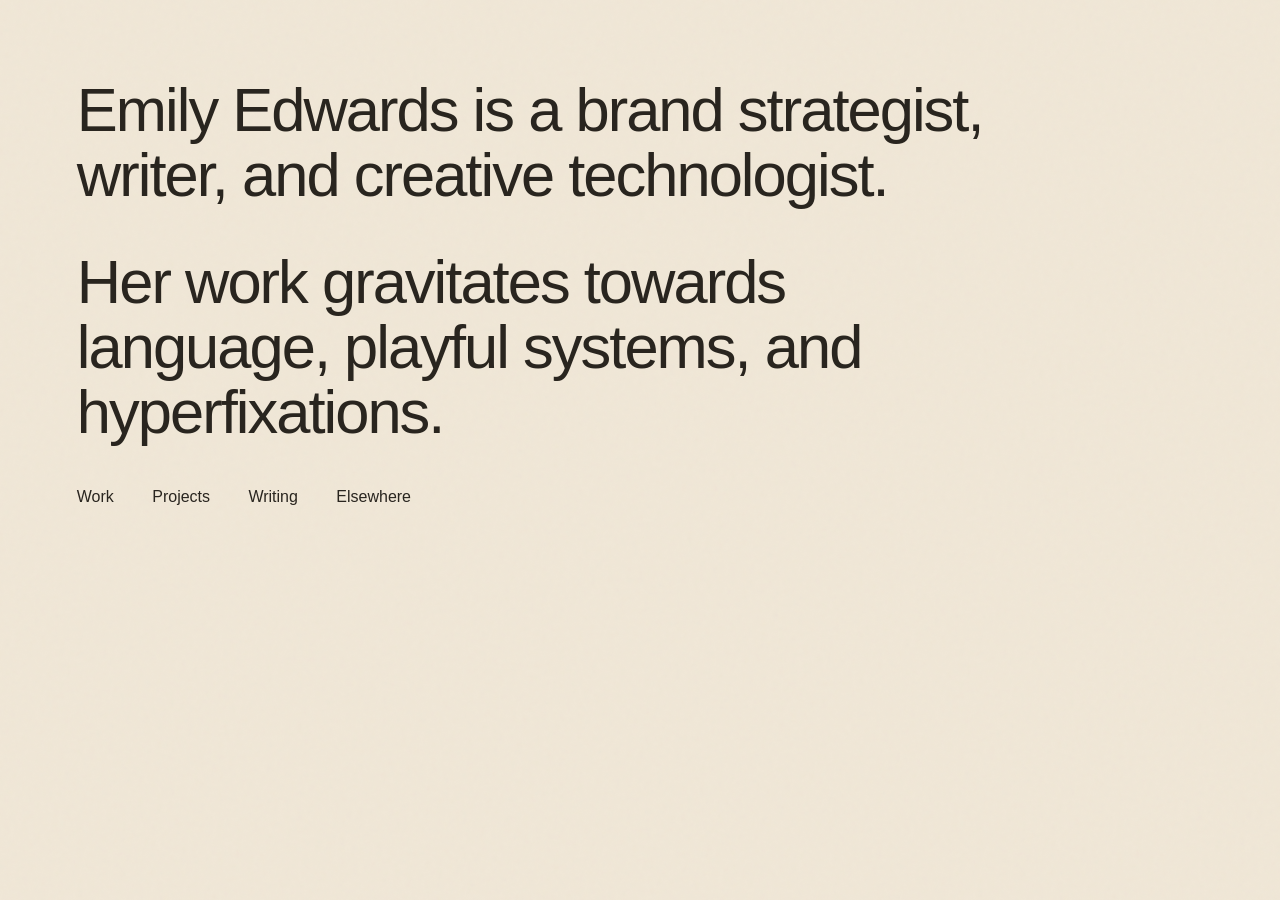
==== index.html @ cf4e5fc0 "Update index.html copy" ====
<!doctype html>
<html lang="en">
  <head>
    <meta charset="UTF-8" />
    <meta name="viewport" content="width=device-width, initial-scale=1.0" />
    <meta
      name="description"
      content="Emily Edwards is a brand strategist, writer, and creative technologist."
    />
    <title>Emily Edwards</title>
    <link
      rel="icon"
      href="data:image/svg+xml,%3Csvg xmlns='http://www.w3.org/2000/svg' viewBox='0 0 100 100'%3E%3Ctext y='.9em' font-size='90'%3E%F0%9F%8C%BB%3C/text%3E%3C/svg%3E"
    />
    <link rel="stylesheet" href="./styles.css" />
  </head>
  <body>
    <canvas id="attention-canvas" aria-hidden="true"></canvas>

    <main>
      <div class="intro">
        <h1>
          Emily Edwards is a brand strategist, writer, and creative technologist.
          <span>Her work gravitates towards language, playful systems, and hyperfixations.</span>
        </h1>

        <nav aria-label="Primary">
          <a href="#work">Work</a>
          <a href="#projects">Projects</a>
          <a href="#writing">Writing</a>
          <a href="#elsewhere">Elsewhere</a>
        </nav>
      </div>
    </main>

    <script src="./script.js"></script>
  </body>
</html>
---- styles.css ----
:root {
  --bg: #f0e7d7;
  --ink: #29251f;
  --vermilion: #ff3b30;
  --magenta: #ff2d8d;
  --cobalt: #0755d9;
  --ultraviolet: #6730c9;
  --emerald: #008f63;
}

* {
  box-sizing: border-box;
}

html,
body {
  min-height: 100%;
}

html {
  background: var(--bg);
}

body {
  margin: 0;
  min-width: 320px;
  color: var(--ink);
  background: var(--bg);
  overflow: hidden;
  -webkit-font-smoothing: antialiased;
  text-rendering: optimizeLegibility;
}

body::after {
  position: fixed;
  inset: 0;
  z-index: 1;
  pointer-events: none;
  content: "";
  opacity: 0.12;
  background-image: url("data:image/svg+xml,%3Csvg viewBox='0 0 180 180' xmlns='http://www.w3.org/2000/svg'%3E%3Cfilter id='n'%3E%3CfeTurbulence type='fractalNoise' baseFrequency='.82' numOctaves='3' stitchTiles='stitch'/%3E%3C/filter%3E%3Crect width='100%25' height='100%25' filter='url(%23n)' opacity='.22'/%3E%3C/svg%3E");
  mix-blend-mode: multiply;
}

#attention-canvas {
  position: fixed;
  inset: 0;
  z-index: 0;
  width: 100%;
  height: 100%;
  pointer-events: none;
  mix-blend-mode: multiply;
}

main {
  position: relative;
  z-index: 2;
  min-height: 100svh;
  padding: clamp(3rem, 6vw, 6.5rem);
}

.intro {
  width: min(100%, 58rem);
  text-align: left;
}

h1 {
  margin: 0;
  font-family: "Helvetica Neue", Helvetica, Arial, sans-serif;
  font-size: clamp(2.6rem, 4.8vw, 5.4rem);
  font-weight: 400;
  line-height: 1.06;
  letter-spacing: -0.032em;
}

h1 span {
  display: block;
  margin-top: 0.68em;
}

nav {
  display: flex;
  flex-wrap: wrap;
  justify-content: flex-start;
  gap: 0.9rem clamp(1.55rem, 3vw, 3.15rem);
  margin-top: clamp(2.4rem, 5vh, 3.7rem);
}

a {
  position: relative;
  color: inherit;
  font-family: "Helvetica Neue", Helvetica, Arial, sans-serif;
  font-size: clamp(0.98rem, 1.25vw, 1.16rem);
  line-height: 1;
  text-decoration: none;
}

a::after {
  position: absolute;
  right: 0;
  bottom: -0.35rem;
  left: 0;
  height: 1px;
  content: "";
  background: currentColor;
  opacity: 0;
  transform: scaleX(0.72);
  transition:
    opacity 180ms ease,
    transform 180ms ease;
}

a:hover::after,
a:focus-visible::after {
  opacity: 0.65;
  transform: scaleX(1);
}

a:focus-visible {
  outline: 2px solid var(--ink);
  outline-offset: 0.45rem;
}

@media (max-width: 640px) {
  html,
  body {
    overflow-x: hidden;
    overflow-y: auto;
    touch-action: pan-y;
  }

  #attention-canvas {
    position: absolute;
    -webkit-user-select: none;
    user-select: none;
    -webkit-touch-callout: none;
  }

  main {
    min-height: 155svh;
    padding: 3rem 1.5rem 18svh;
    touch-action: pan-y;
  }

  .intro {
    max-width: 34rem;
  }

  h1 {
    font-size: clamp(3rem, 13vw, 4.5rem);
    line-height: 1.09;
    letter-spacing: -0.035em;
    -webkit-user-select: none;
    user-select: none;
    -webkit-touch-callout: none;
  }

  h1 span {
    margin-top: 1.05em;
  }

  nav {
    gap: 1rem 1.6rem;
    margin-top: 4.5rem;
    padding-bottom: 4rem;
  }

  a {
    font-size: 1rem;
    touch-action: manipulation;
    -webkit-user-select: auto;
    user-select: auto;
    -webkit-touch-callout: default;
  }
}

@media (max-height: 620px) and (orientation: landscape) {
  main {
    padding-block: 1.5rem;
  }

  h1 {
    font-size: clamp(2rem, 6.7vh, 3.15rem);
  }

  nav {
    margin-top: 1.7rem;
  }
}

@media (prefers-reduced-motion: reduce) {
  *,
  *::before,
  *::after {
    scroll-behavior: auto !important;
    transition-duration: 0.01ms !important;
  }
}
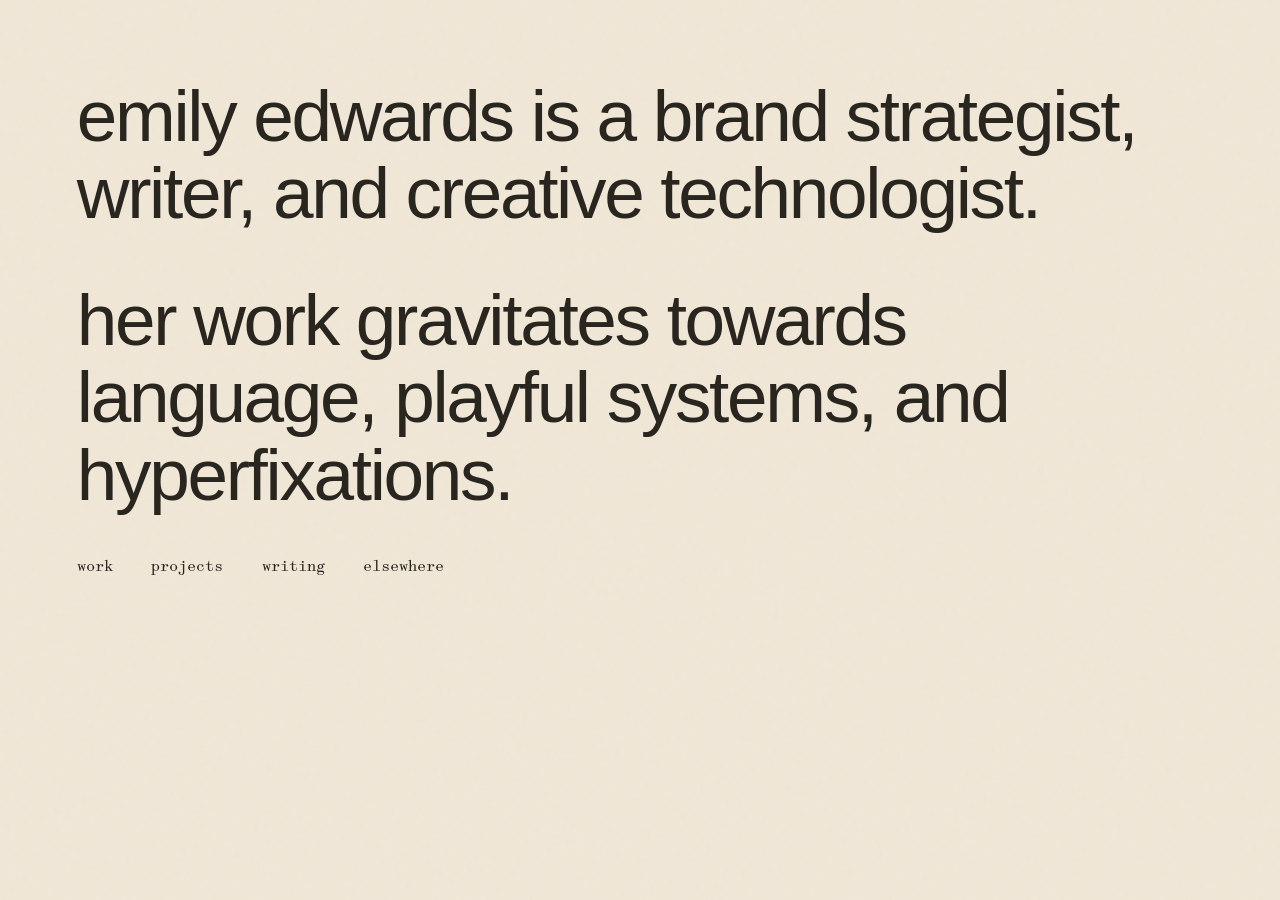
==== commit d0177896: "Add files via upload new sub directories" ====
--- a/index.html
+++ b/index.html
@@ -8,6 +8,24 @@
       content="Emily Edwards is a brand strategist, writer, and creative technologist."
     />
     <title>Emily Edwards</title>
+    <link rel="canonical" href="https://emilyedwards.xyz/" />
+    <meta name="theme-color" content="#f0e7d7" />
+    <meta property="og:locale" content="en_US" />
+    <meta property="og:type" content="website" />
+    <meta property="og:site_name" content="Emily Edwards" />
+    <meta property="og:title" content="Emily Edwards" />
+    <meta property="og:description" content="Emily Edwards is a brand strategist, writer, and creative technologist." />
+    <meta property="og:url" content="https://emilyedwards.xyz/" />
+    <meta property="og:image" content="https://emilyedwards.xyz/og-image.png" />
+    <meta property="og:image:type" content="image/png" />
+    <meta property="og:image:width" content="1200" />
+    <meta property="og:image:height" content="630" />
+    <meta property="og:image:alt" content="Emily Edwards — brand strategist, writer, and creative technologist." />
+    <meta name="twitter:card" content="summary_large_image" />
+    <meta name="twitter:title" content="Emily Edwards" />
+    <meta name="twitter:description" content="Emily Edwards is a brand strategist, writer, and creative technologist." />
+    <meta name="twitter:image" content="https://emilyedwards.xyz/og-image.png" />
+    <meta name="twitter:image:alt" content="Emily Edwards — brand strategist, writer, and creative technologist." />
     <link
       rel="icon"
       href="data:image/svg+xml,%3Csvg xmlns='http://www.w3.org/2000/svg' viewBox='0 0 100 100'%3E%3Ctext y='.9em' font-size='90'%3E%F0%9F%8C%BB%3C/text%3E%3C/svg%3E"
@@ -25,10 +43,10 @@
         </h1>
 
         <nav aria-label="Primary">
-          <a href="#work">Work</a>
-          <a href="#projects">Projects</a>
-          <a href="#writing">Writing</a>
-          <a href="#elsewhere">Elsewhere</a>
+          <a href="./work/">Work</a>
+          <a href="./projects/">Projects</a>
+          <a href="./writing/">Writing</a>
+          <a href="./elsewhere/">Elsewhere</a>
         </nav>
       </div>
     </main>
--- a/styles.css
+++ b/styles.css
@@ -1,3 +1,11 @@
+@font-face {
+  font-family: "ABC Synt Mono";
+  src: url("./fonts/ABCSyntMono-Regular.otf") format("opentype");
+  font-style: normal;
+  font-weight: 400;
+  font-display: swap;
+}
+
 :root {
   --bg: #f0e7d7;
   --ink: #29251f;
@@ -6,6 +14,8 @@
   --cobalt: #0755d9;
   --ultraviolet: #6730c9;
   --emerald: #008f63;
+  --sans: "Helvetica Neue", Helvetica, Arial, sans-serif;
+  --menu-typeface: "ABC Synt Mono", "Courier New", monospace;
 }
 
 * {
@@ -27,6 +37,8 @@
   color: var(--ink);
   background: var(--bg);
   overflow: hidden;
+  font-family: var(--sans);
+  text-transform: lowercase;
   -webkit-font-smoothing: antialiased;
   text-rendering: optimizeLegibility;
 }
@@ -60,14 +72,14 @@
 }
 
 .intro {
-  width: min(100%, 58rem);
+  width: min(100%, 76rem);
   text-align: left;
 }
 
 h1 {
   margin: 0;
-  font-family: "Helvetica Neue", Helvetica, Arial, sans-serif;
-  font-size: clamp(2.6rem, 4.8vw, 5.4rem);
+  font-family: var(--sans);
+  font-size: clamp(3.1rem, 5.7vw, 6.45rem);
   font-weight: 400;
   line-height: 1.06;
   letter-spacing: -0.032em;
@@ -89,7 +101,7 @@
 a {
   position: relative;
   color: inherit;
-  font-family: "Helvetica Neue", Helvetica, Arial, sans-serif;
+  font-family: var(--menu-typeface);
   font-size: clamp(0.98rem, 1.25vw, 1.16rem);
   line-height: 1;
   text-decoration: none;
@@ -142,6 +154,11 @@
     touch-action: pan-y;
   }
 
+  body:not(.work-page) main {
+    min-height: 100svh;
+    padding-bottom: 3rem;
+  }
+
   .intro {
     max-width: 34rem;
   }
@@ -165,6 +182,10 @@
     padding-bottom: 4rem;
   }
 
+  body:not(.work-page) nav {
+    padding-bottom: 0;
+  }
+
   a {
     font-size: 1rem;
     touch-action: manipulation;
@@ -196,3 +217,367 @@
     transition-duration: 0.01ms !important;
   }
 }
+
+.work-page {
+  overflow-x: hidden;
+  overflow-y: auto;
+}
+
+#corner-bloom-canvas {
+  position: fixed;
+  inset: 0;
+  z-index: 0;
+  width: 100%;
+  height: 100%;
+  pointer-events: none;
+  mix-blend-mode: multiply;
+}
+
+.work-main {
+  display: block;
+  min-height: 100svh;
+  padding: clamp(3rem, 6vw, 6.5rem) clamp(1.5rem, 6vw, 6.5rem)
+    clamp(6rem, 14vw, 12rem);
+}
+
+.home-link {
+  display: inline-block;
+  margin-bottom: clamp(3.75rem, 7vw, 6.5rem);
+  font-size: clamp(0.95rem, 1.1vw, 1.08rem);
+  letter-spacing: -0.01em;
+}
+
+.page-header {
+  display: flex;
+  flex-wrap: wrap;
+  align-items: baseline;
+  gap: 1.25rem clamp(2rem, 4vw, 4rem);
+  margin-bottom: clamp(3.75rem, 7vw, 6.5rem);
+}
+
+.page-header .home-link {
+  margin-bottom: 0;
+}
+
+.section-nav {
+  gap: 0.8rem clamp(1.35rem, 2.5vw, 2.5rem);
+  margin-top: 0;
+  padding-bottom: 0;
+}
+
+.section-nav a {
+  --nav-bloom-inner: rgba(255, 90, 31, 0.48);
+  --nav-bloom-outer: rgba(255, 241, 43, 0.28);
+  font-size: clamp(0.95rem, 1.1vw, 1.08rem);
+  isolation: isolate;
+}
+
+.section-nav a:nth-child(2) {
+  --nav-bloom-inner: rgba(255, 45, 141, 0.44);
+  --nav-bloom-outer: rgba(196, 123, 255, 0.26);
+}
+
+.section-nav a:nth-child(3) {
+  --nav-bloom-inner: rgba(7, 85, 217, 0.42);
+  --nav-bloom-outer: rgba(82, 229, 255, 0.28);
+}
+
+.section-nav a:nth-child(4) {
+  --nav-bloom-inner: rgba(0, 201, 141, 0.42);
+  --nav-bloom-outer: rgba(185, 255, 69, 0.28);
+}
+
+.section-nav a::before {
+  position: absolute;
+  inset: -1em -1.25em;
+  z-index: -1;
+  content: "";
+  pointer-events: none;
+  background: radial-gradient(
+    ellipse at center,
+    var(--nav-bloom-inner) 0%,
+    var(--nav-bloom-outer) 46%,
+    transparent 74%
+  );
+  filter: blur(0.34rem);
+  opacity: 0;
+  transform: scale(0.5, 0.42);
+  transition:
+    opacity 240ms ease,
+    transform 420ms cubic-bezier(0.16, 1, 0.3, 1);
+}
+
+@media (hover: hover) {
+  .section-nav a:hover::before {
+    opacity: 0.8;
+    transform: scale(1, 1);
+  }
+}
+
+.section-nav a:focus-visible::before {
+  opacity: 0.8;
+  transform: scale(1, 1);
+}
+
+.section-nav a[aria-current="page"]::after {
+  opacity: 0.65;
+  transform: scaleX(1);
+}
+
+.work-content {
+  width: min(100%, 66rem);
+}
+
+.listing-page .work-content {
+  width: min(100%, 80rem);
+}
+
+.projects-intro {
+  max-width: 38rem;
+  margin: 0 0 clamp(4.5rem, 8vw, 7.5rem);
+  font-family: var(--sans);
+  font-size: clamp(1.75rem, 3.05vw, 3.35rem);
+  font-weight: 400;
+  line-height: 1.15;
+  letter-spacing: -0.03em;
+}
+
+.work-section {
+  display: block;
+  margin-top: clamp(4rem, 7vw, 7rem);
+}
+
+.work-section:first-child {
+  margin-top: 0;
+}
+
+.listing-page .work-section:first-of-type {
+  margin-top: 0;
+}
+
+.section-marker {
+  margin: 0 0 clamp(1.25rem, 2.5vw, 2.1rem);
+  color: var(--ink);
+  font-family: var(--sans);
+  font-size: clamp(2.9rem, 6.2vw, 6.8rem);
+  font-weight: 400;
+  line-height: 0.96;
+  letter-spacing: -0.055em;
+}
+
+.listing-page .section-marker {
+  margin-bottom: clamp(0.8rem, 1.5vw, 1.25rem);
+  font-size: clamp(2.4rem, 5vw, 4.6rem);
+}
+
+@media (min-width: 761px) {
+  .listing-page .section-marker a {
+    white-space: nowrap;
+  }
+}
+
+.work-section p,
+.work-section li {
+  margin: 0;
+  font-family: var(--sans);
+  font-size: clamp(1.75rem, 3.05vw, 3.35rem);
+  font-weight: 400;
+  line-height: 1.1;
+  letter-spacing: -0.04em;
+}
+
+.work-section p + p {
+  margin-top: 0.55em;
+}
+
+.work-section ul {
+  margin: 0 0 1.05rem;
+  padding: 0;
+  list-style: none;
+}
+
+.work-section li::before {
+  content: "• ";
+}
+
+.collaborator-columns li::before {
+  content: "";
+}
+
+.work-section a {
+  font-size: inherit;
+  line-height: inherit;
+  text-decoration-thickness: 1px;
+  text-underline-offset: 0.12em;
+}
+
+.section-marker a {
+  font-size: inherit;
+  line-height: inherit;
+}
+
+.listing-page .section-marker a {
+  --link-bloom-inner: rgba(255, 90, 31, 0.72);
+  --link-bloom-outer: rgba(255, 241, 43, 0.42);
+  display: inline-block;
+  max-width: 100%;
+  isolation: isolate;
+}
+
+.listing-page .work-section:nth-of-type(2) .section-marker a {
+  --link-bloom-inner: rgba(255, 45, 141, 0.65);
+  --link-bloom-outer: rgba(196, 123, 255, 0.4);
+}
+
+.listing-page .work-section:nth-of-type(3) .section-marker a {
+  --link-bloom-inner: rgba(7, 85, 217, 0.58);
+  --link-bloom-outer: rgba(82, 229, 255, 0.42);
+}
+
+.listing-page .work-section:nth-of-type(4) .section-marker a {
+  --link-bloom-inner: rgba(0, 201, 141, 0.58);
+  --link-bloom-outer: rgba(185, 255, 69, 0.42);
+}
+
+.listing-page .work-section:nth-of-type(5) .section-marker a {
+  --link-bloom-inner: rgba(255, 59, 48, 0.62);
+  --link-bloom-outer: rgba(255, 167, 128, 0.42);
+}
+
+.listing-page .work-section:nth-of-type(6) .section-marker a {
+  --link-bloom-inner: rgba(103, 48, 201, 0.62);
+  --link-bloom-outer: rgba(145, 126, 255, 0.42);
+}
+
+.listing-page .work-section:nth-of-type(7) .section-marker a {
+  --link-bloom-inner: rgba(0, 143, 99, 0.62);
+  --link-bloom-outer: rgba(111, 238, 200, 0.4);
+}
+
+.listing-page .section-marker a::before {
+  position: absolute;
+  inset: -0.28em -0.42em;
+  z-index: -1;
+  content: "";
+  pointer-events: none;
+  background: radial-gradient(
+    ellipse at center,
+    var(--link-bloom-inner) 0%,
+    var(--link-bloom-outer) 42%,
+    transparent 74%
+  );
+  filter: blur(0.15em);
+  opacity: 0;
+  transform: scale(0.56, 0.48);
+  transition:
+    opacity 320ms ease,
+    transform 520ms cubic-bezier(0.16, 1, 0.3, 1);
+}
+
+@media (hover: hover) {
+  .listing-page .section-marker a:hover::before {
+    opacity: 0.9;
+    transform: scale(1, 1);
+  }
+}
+
+.listing-page .section-marker a:focus-visible::before {
+  opacity: 0.9;
+  transform: scale(1, 1);
+}
+
+.collaborator-columns {
+  display: grid;
+  grid-template-columns: repeat(2, minmax(0, 1fr));
+  gap: clamp(2.5rem, 6vw, 7rem);
+}
+
+.collaborator-columns h3 {
+  margin: 0 0 0.8rem;
+  color: rgba(41, 37, 31, 0.62);
+  font-family: var(--sans);
+  font-size: clamp(0.95rem, 1.1vw, 1.08rem);
+  font-weight: 400;
+  line-height: 1.1;
+  letter-spacing: -0.015em;
+}
+
+.collaborator-columns ul {
+  margin-bottom: 0;
+}
+
+.collaborator-columns sup {
+  color: rgba(41, 37, 31, 0.58);
+  font-size: 0.42em;
+  line-height: 0;
+  margin-left: 0.18em;
+  vertical-align: super;
+}
+
+@media (max-width: 760px) {
+  .work-main {
+    padding: 2.5rem 1.45rem 7rem;
+  }
+
+  .home-link {
+    margin-bottom: 4.25rem;
+  }
+
+  .page-header {
+    align-items: flex-start;
+    gap: 1.4rem 1.5rem;
+    margin-bottom: 4.25rem;
+  }
+
+  .page-header .home-link {
+    margin-bottom: 0;
+  }
+
+  .section-nav {
+    gap: 0.8rem 1.35rem;
+    margin-top: 0;
+    padding-bottom: 0;
+  }
+
+  .work-content {
+    width: 100%;
+  }
+
+  .work-section {
+    display: block;
+    margin-top: 4.25rem;
+  }
+
+  .section-marker {
+    margin-bottom: 1.45rem;
+    font-size: clamp(3.1rem, 14vw, 5.2rem);
+    line-height: 0.94;
+  }
+
+  .listing-page .section-marker {
+    font-size: clamp(3.1rem, 14vw, 5.2rem);
+  }
+
+  .work-section p,
+  .work-section li {
+    max-width: 100%;
+    font-size: clamp(1.75rem, 7.4vw, 3rem);
+    line-height: 1.1;
+    overflow-wrap: break-word;
+  }
+
+  .work-section ul {
+    margin-bottom: 1.25rem;
+  }
+
+  .collaborator-columns {
+    grid-template-columns: 1fr;
+    gap: 2rem;
+  }
+
+  .collaborator-columns h3 {
+    margin-bottom: 0.85rem;
+    font-size: 1rem;
+  }
+
+}
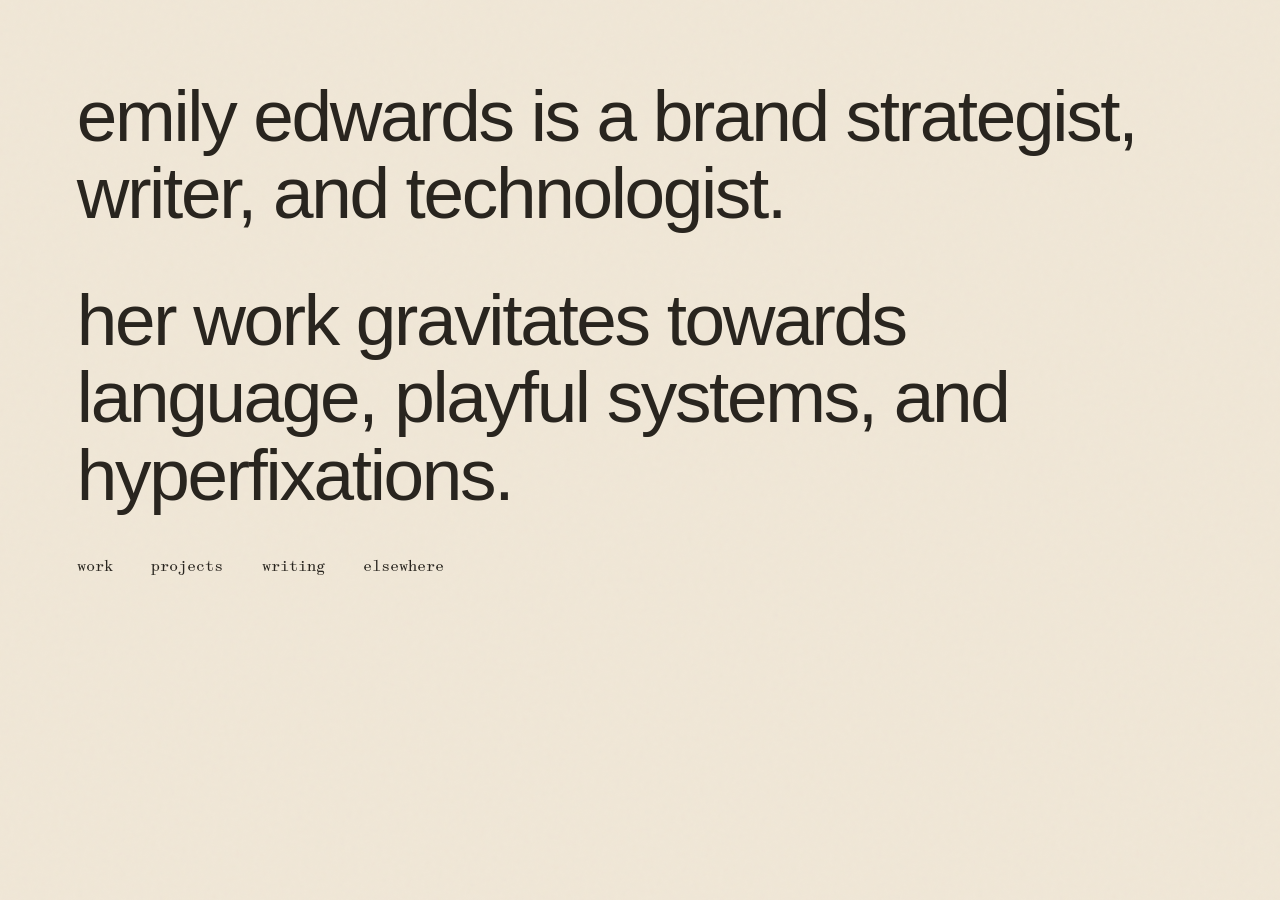
==== commit 9c15dda7: "Update index.html" ====
--- a/index.html
+++ b/index.html
@@ -5,7 +5,7 @@
     <meta name="viewport" content="width=device-width, initial-scale=1.0" />
     <meta
       name="description"
-      content="Emily Edwards is a brand strategist, writer, and creative technologist."
+      content="Emily Edwards is a brand strategist, writer, and technologist."
     />
     <title>Emily Edwards</title>
     <link rel="canonical" href="https://emilyedwards.xyz/" />
@@ -14,18 +14,18 @@
     <meta property="og:type" content="website" />
     <meta property="og:site_name" content="Emily Edwards" />
     <meta property="og:title" content="Emily Edwards" />
-    <meta property="og:description" content="Emily Edwards is a brand strategist, writer, and creative technologist." />
+    <meta property="og:description" content="Emily Edwards is a brand strategist, writer, and technologist." />
     <meta property="og:url" content="https://emilyedwards.xyz/" />
     <meta property="og:image" content="https://emilyedwards.xyz/og-image.png" />
     <meta property="og:image:type" content="image/png" />
     <meta property="og:image:width" content="1200" />
     <meta property="og:image:height" content="630" />
-    <meta property="og:image:alt" content="Emily Edwards — brand strategist, writer, and creative technologist." />
+    <meta property="og:image:alt" content="Emily Edwards — brand strategist, writer, and technologist." />
     <meta name="twitter:card" content="summary_large_image" />
     <meta name="twitter:title" content="Emily Edwards" />
-    <meta name="twitter:description" content="Emily Edwards is a brand strategist, writer, and creative technologist." />
+    <meta name="twitter:description" content="Emily Edwards is a brand strategist, writer, and technologist." />
     <meta name="twitter:image" content="https://emilyedwards.xyz/og-image.png" />
-    <meta name="twitter:image:alt" content="Emily Edwards — brand strategist, writer, and creative technologist." />
+    <meta name="twitter:image:alt" content="Emily Edwards — brand strategist, writer, and technologist." />
     <link
       rel="icon"
       href="data:image/svg+xml,%3Csvg xmlns='http://www.w3.org/2000/svg' viewBox='0 0 100 100'%3E%3Ctext y='.9em' font-size='90'%3E%F0%9F%8C%BB%3C/text%3E%3C/svg%3E"
@@ -38,7 +38,7 @@
     <main>
       <div class="intro">
         <h1>
-          Emily Edwards is a brand strategist, writer, and creative technologist.
+          Emily Edwards is a brand strategist, writer, and technologist.
           <span>Her work gravitates towards language, playful systems, and hyperfixations.</span>
         </h1>
 
--- a/styles.css
+++ b/styles.css
@@ -225,10 +225,13 @@
 
 #corner-bloom-canvas {
   position: fixed;
-  inset: 0;
+  right: 0;
+  bottom: 0;
+  left: 0;
   z-index: 0;
   width: 100%;
-  height: 100%;
+  height: 100vh;
+  height: 100dvh;
   pointer-events: none;
   mix-blend-mode: multiply;
 }
@@ -307,14 +310,9 @@
     transform 420ms cubic-bezier(0.16, 1, 0.3, 1);
 }
 
-@media (hover: hover) {
-  .section-nav a:hover::before {
-    opacity: 0.8;
-    transform: scale(1, 1);
-  }
-}
-
-.section-nav a:focus-visible::before {
+.section-nav a:hover::before,
+.section-nav a:focus-visible::before,
+.section-nav a:active::before {
   opacity: 0.8;
   transform: scale(1, 1);
 }
@@ -474,16 +472,18 @@
     transform 520ms cubic-bezier(0.16, 1, 0.3, 1);
 }
 
-@media (hover: hover) {
-  .listing-page .section-marker a:hover::before {
-    opacity: 0.9;
-    transform: scale(1, 1);
-  }
-}
-
-.listing-page .section-marker a:focus-visible::before {
+.listing-page .section-marker a:hover::before,
+.listing-page .section-marker a:focus-visible::before,
+.listing-page .section-marker a:active::before {
   opacity: 0.9;
   transform: scale(1, 1);
+}
+
+@media (hover: none) {
+  .section-nav a::before,
+  .listing-page .section-marker a::before {
+    transition-duration: 80ms, 120ms;
+  }
 }
 
 .collaborator-columns {
@@ -581,3 +581,4 @@
   }
 
 }
+
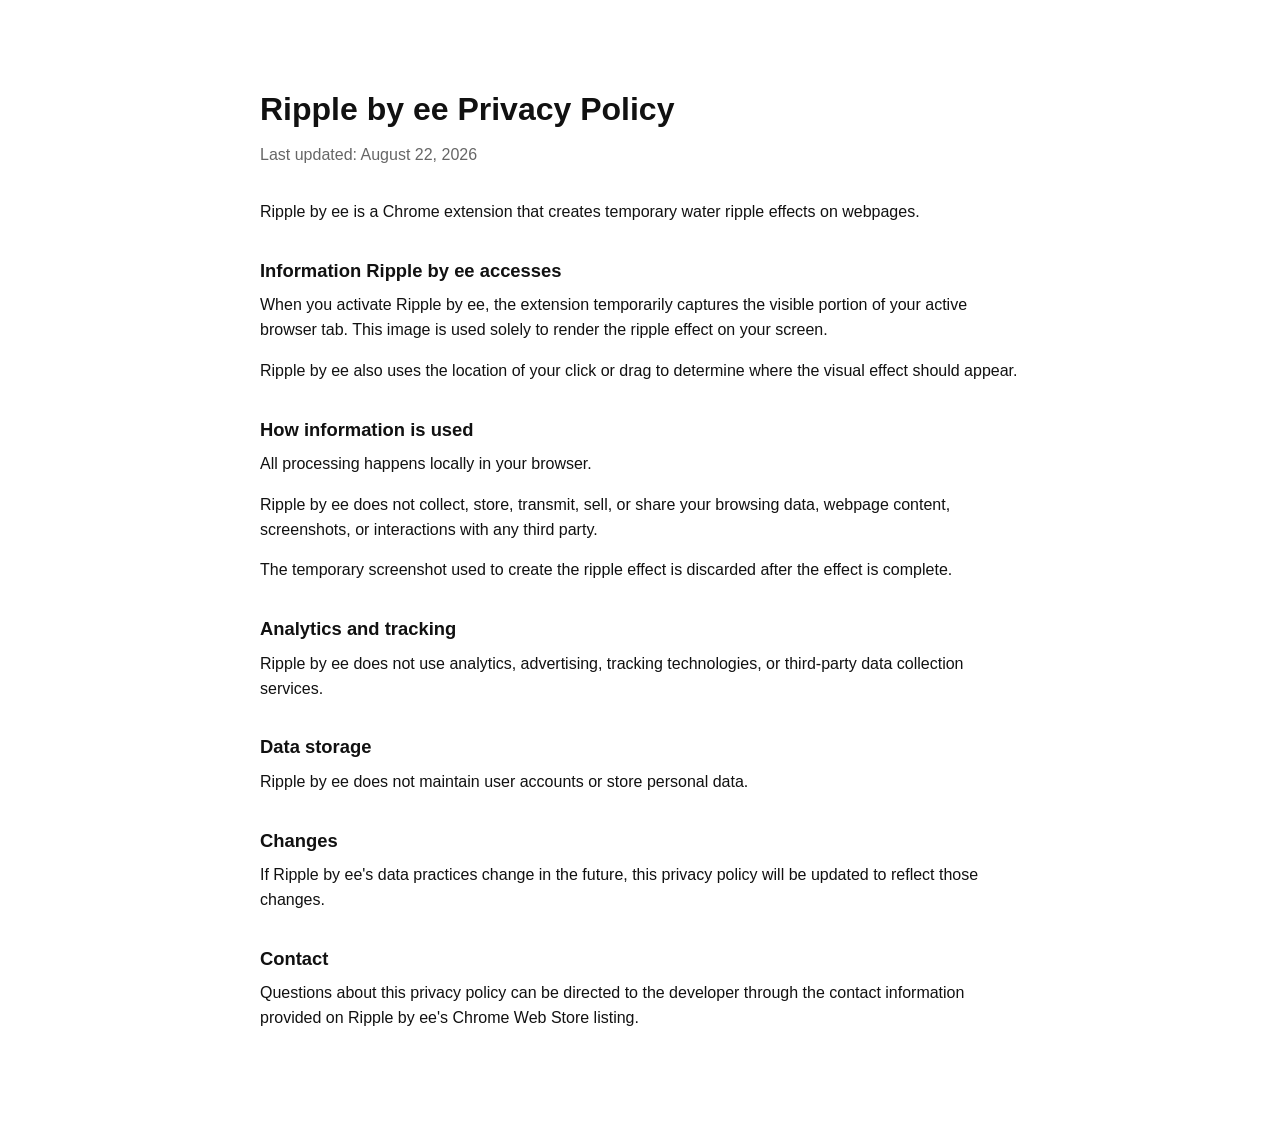
==== commit 615d9a4c: "Add files via upload" ====
--- a/index.html
+++ b/index.html
@@ -1,56 +1,78 @@
 <!doctype html>
 <html lang="en">
-  <head>
-    <meta charset="UTF-8" />
-    <meta name="viewport" content="width=device-width, initial-scale=1.0" />
-    <meta
-      name="description"
-      content="Emily Edwards is a brand strategist, writer, and technologist."
-    />
-    <title>Emily Edwards</title>
-    <link rel="canonical" href="https://emilyedwards.xyz/" />
-    <meta name="theme-color" content="#f0e7d7" />
-    <meta property="og:locale" content="en_US" />
-    <meta property="og:type" content="website" />
-    <meta property="og:site_name" content="Emily Edwards" />
-    <meta property="og:title" content="Emily Edwards" />
-    <meta property="og:description" content="Emily Edwards is a brand strategist, writer, and technologist." />
-    <meta property="og:url" content="https://emilyedwards.xyz/" />
-    <meta property="og:image" content="https://emilyedwards.xyz/og-image.png" />
-    <meta property="og:image:type" content="image/png" />
-    <meta property="og:image:width" content="1200" />
-    <meta property="og:image:height" content="630" />
-    <meta property="og:image:alt" content="Emily Edwards — brand strategist, writer, and technologist." />
-    <meta name="twitter:card" content="summary_large_image" />
-    <meta name="twitter:title" content="Emily Edwards" />
-    <meta name="twitter:description" content="Emily Edwards is a brand strategist, writer, and technologist." />
-    <meta name="twitter:image" content="https://emilyedwards.xyz/og-image.png" />
-    <meta name="twitter:image:alt" content="Emily Edwards — brand strategist, writer, and technologist." />
-    <link
-      rel="icon"
-      href="data:image/svg+xml,%3Csvg xmlns='http://www.w3.org/2000/svg' viewBox='0 0 100 100'%3E%3Ctext y='.9em' font-size='90'%3E%F0%9F%8C%BB%3C/text%3E%3C/svg%3E"
-    />
-    <link rel="stylesheet" href="./styles.css" />
-  </head>
-  <body>
-    <canvas id="attention-canvas" aria-hidden="true"></canvas>
+<head>
+  <meta charset="utf-8">
+  <meta name="viewport" content="width=device-width, initial-scale=1">
+  <title>Ripple by ee Privacy Policy</title>
+  <meta name="description" content="Privacy policy for Ripple by ee, a Chrome extension that creates temporary water ripple effects on webpages.">
+  <style>
+    :root {
+      color-scheme: light;
+      font-family: Arial, Helvetica, sans-serif;
+      line-height: 1.55;
+      color: #111;
+      background: #fff;
+    }
 
-    <main>
-      <div class="intro">
-        <h1>
-          Emily Edwards is a brand strategist, writer, and technologist.
-          <span>Her work gravitates towards language, playful systems, and hyperfixations.</span>
-        </h1>
+    body {
+      margin: 0;
+      padding: 0;
+    }
 
-        <nav aria-label="Primary">
-          <a href="./work/">Work</a>
-          <a href="./projects/">Projects</a>
-          <a href="./writing/">Writing</a>
-          <a href="./elsewhere/">Elsewhere</a>
-        </nav>
-      </div>
-    </main>
+    main {
+      max-width: 760px;
+      margin: 0 auto;
+      padding: 64px 24px 80px;
+    }
 
-    <script src="./script.js"></script>
-  </body>
+    h1 {
+      font-size: 2rem;
+      margin-bottom: 0.25rem;
+    }
+
+    h2 {
+      font-size: 1.15rem;
+      margin-top: 2rem;
+      margin-bottom: 0.5rem;
+    }
+
+    p {
+      margin: 0.5rem 0 1rem;
+    }
+
+    .updated {
+      color: #666;
+      margin-bottom: 2rem;
+    }
+  </style>
+</head>
+<body>
+  <main>
+    <h1>Ripple by ee Privacy Policy</h1>
+    <p class="updated">Last updated: August 22, 2026</p>
+
+    <p>Ripple by ee is a Chrome extension that creates temporary water ripple effects on webpages.</p>
+
+    <h2>Information Ripple by ee accesses</h2>
+    <p>When you activate Ripple by ee, the extension temporarily captures the visible portion of your active browser tab. This image is used solely to render the ripple effect on your screen.</p>
+    <p>Ripple by ee also uses the location of your click or drag to determine where the visual effect should appear.</p>
+
+    <h2>How information is used</h2>
+    <p>All processing happens locally in your browser.</p>
+    <p>Ripple by ee does not collect, store, transmit, sell, or share your browsing data, webpage content, screenshots, or interactions with any third party.</p>
+    <p>The temporary screenshot used to create the ripple effect is discarded after the effect is complete.</p>
+
+    <h2>Analytics and tracking</h2>
+    <p>Ripple by ee does not use analytics, advertising, tracking technologies, or third-party data collection services.</p>
+
+    <h2>Data storage</h2>
+    <p>Ripple by ee does not maintain user accounts or store personal data.</p>
+
+    <h2>Changes</h2>
+    <p>If Ripple by ee's data practices change in the future, this privacy policy will be updated to reflect those changes.</p>
+
+    <h2>Contact</h2>
+    <p>Questions about this privacy policy can be directed to the developer through the contact information provided on Ripple by ee's Chrome Web Store listing.</p>
+  </main>
+</body>
 </html>
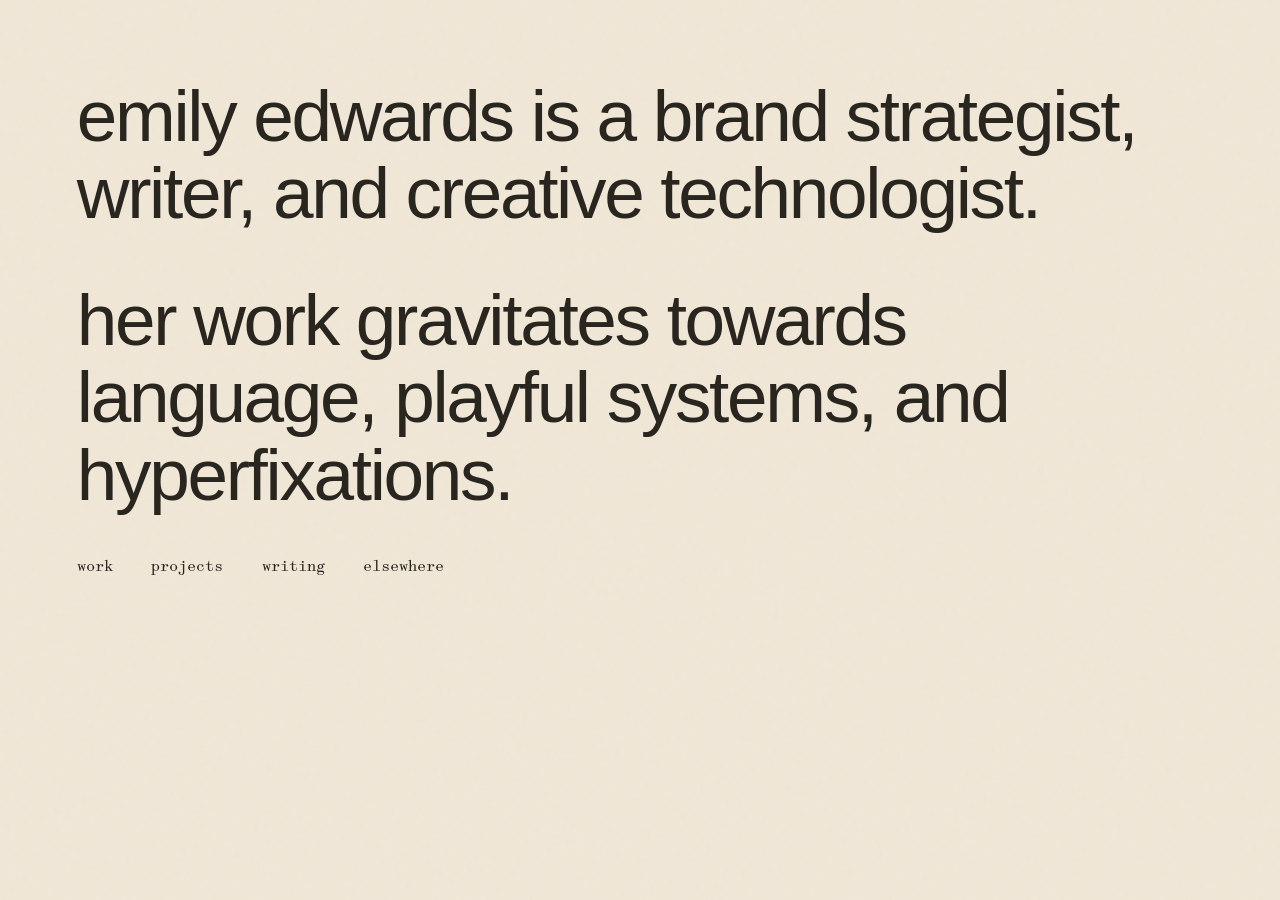
==== commit d57dcb15: "Update index.html" ====
--- a/index.html
+++ b/index.html
@@ -1,78 +1,57 @@
 <!doctype html>
 <html lang="en">
-<head>
-  <meta charset="utf-8">
-  <meta name="viewport" content="width=device-width, initial-scale=1">
-  <title>Ripple by ee Privacy Policy</title>
-  <meta name="description" content="Privacy policy for Ripple by ee, a Chrome extension that creates temporary water ripple effects on webpages.">
-  <style>
-    :root {
-      color-scheme: light;
-      font-family: Arial, Helvetica, sans-serif;
-      line-height: 1.55;
-      color: #111;
-      background: #fff;
-    }
+  <head>
+    <meta charset="UTF-8" />
+    <meta name="viewport" content="width=device-width, initial-scale=1.0" />
+    <meta
+      name="description"
+      content="Emily Edwards is a brand strategist, writer, and creative technologist."
+    />
+    <title>Emily Edwards</title>
+    <link rel="canonical" href="https://emilyedwards.xyz/" />
+    <meta name="theme-color" content="#f0e7d7" />
+    <meta property="og:locale" content="en_US" />
+    <meta property="og:type" content="website" />
+    <meta property="og:site_name" content="Emily Edwards" />
+    <meta property="og:title" content="Emily Edwards" />
+    <meta property="og:description" content="Emily Edwards is a brand strategist, writer, and creative technologist." />
+    <meta property="og:url" content="https://emilyedwards.xyz/" />
+    <meta property="og:image" content="https://emilyedwards.xyz/og-image.png" />
+    <meta property="og:image:type" content="image/png" />
+    <meta property="og:image:width" content="1200" />
+    <meta property="og:image:height" content="630" />
+    <meta property="og:image:alt" content="Emily Edwards — brand strategist, writer, and creative technologist." />
+    <meta name="twitter:card" content="summary_large_image" />
+    <meta name="twitter:title" content="Emily Edwards" />
+    <meta name="twitter:description" content="Emily Edwards is a brand strategist, writer, and creative technologist." />
+    <meta name="twitter:image" content="https://emilyedwards.xyz/og-image.png" />
+    <meta name="twitter:image:alt" content="Emily Edwards — brand strategist, writer, and creative technologist." />
+    <link
+      rel="icon"
+      href="data:image/svg+xml,%3Csvg xmlns='http://www.w3.org/2000/svg' viewBox='0 0 100 100'%3E%3Ctext y='.9em' font-size='90'%3E%F0%9F%8C%BB%3C/text%3E%3C/svg%3E"
+    />
+    <link rel="stylesheet" href="./styles.css" />
+  </head>
+  <body>
+    <canvas id="attention-canvas" aria-hidden="true"></canvas>
 
-    body {
-      margin: 0;
-      padding: 0;
-    }
+    <main>
+      <div class="intro">
+        <h1>
+          Emily Edwards is a brand strategist, writer, and creative technologist.
+          <span>Her work gravitates towards language, playful systems, and hyperfixations.</span>
+        </h1>
 
-    main {
-      max-width: 760px;
-      margin: 0 auto;
-      padding: 64px 24px 80px;
-    }
+        <nav aria-label="Primary">
+          <a href="./work/">Work</a>
+          <a href="./projects/">Projects</a>
+          <a href="./writing/">Writing</a>
+          <a href="./elsewhere/">Elsewhere</a>
+        </nav>
+      </div>
+    </main>
 
-    h1 {
-      font-size: 2rem;
-      margin-bottom: 0.25rem;
-    }
+    <script src="./script.js"></script>
+  </body>
+</html>
 
-    h2 {
-      font-size: 1.15rem;
-      margin-top: 2rem;
-      margin-bottom: 0.5rem;
-    }
-
-    p {
-      margin: 0.5rem 0 1rem;
-    }
-
-    .updated {
-      color: #666;
-      margin-bottom: 2rem;
-    }
-  </style>
-</head>
-<body>
-  <main>
-    <h1>Ripple by ee Privacy Policy</h1>
-    <p class="updated">Last updated: August 22, 2026</p>
-
-    <p>Ripple by ee is a Chrome extension that creates temporary water ripple effects on webpages.</p>
-
-    <h2>Information Ripple by ee accesses</h2>
-    <p>When you activate Ripple by ee, the extension temporarily captures the visible portion of your active browser tab. This image is used solely to render the ripple effect on your screen.</p>
-    <p>Ripple by ee also uses the location of your click or drag to determine where the visual effect should appear.</p>
-
-    <h2>How information is used</h2>
-    <p>All processing happens locally in your browser.</p>
-    <p>Ripple by ee does not collect, store, transmit, sell, or share your browsing data, webpage content, screenshots, or interactions with any third party.</p>
-    <p>The temporary screenshot used to create the ripple effect is discarded after the effect is complete.</p>
-
-    <h2>Analytics and tracking</h2>
-    <p>Ripple by ee does not use analytics, advertising, tracking technologies, or third-party data collection services.</p>
-
-    <h2>Data storage</h2>
-    <p>Ripple by ee does not maintain user accounts or store personal data.</p>
-
-    <h2>Changes</h2>
-    <p>If Ripple by ee's data practices change in the future, this privacy policy will be updated to reflect those changes.</p>
-
-    <h2>Contact</h2>
-    <p>Questions about this privacy policy can be directed to the developer through the contact information provided on Ripple by ee's Chrome Web Store listing.</p>
-  </main>
-</body>
-</html>
--- a/styles.css
+++ b/styles.css
@@ -0,0 +1,584 @@
+@font-face {
+  font-family: "ABC Synt Mono";
+  src: url("./fonts/ABCSyntMono-Regular.otf") format("opentype");
+  font-style: normal;
+  font-weight: 400;
+  font-display: swap;
+}
+
+:root {
+  --bg: #f0e7d7;
+  --ink: #29251f;
+  --vermilion: #ff3b30;
+  --magenta: #ff2d8d;
+  --cobalt: #0755d9;
+  --ultraviolet: #6730c9;
+  --emerald: #008f63;
+  --sans: "Helvetica Neue", Helvetica, Arial, sans-serif;
+  --menu-typeface: "ABC Synt Mono", "Courier New", monospace;
+}
+
+* {
+  box-sizing: border-box;
+}
+
+html,
+body {
+  min-height: 100%;
+}
+
+html {
+  background: var(--bg);
+}
+
+body {
+  margin: 0;
+  min-width: 320px;
+  color: var(--ink);
+  background: var(--bg);
+  overflow: hidden;
+  font-family: var(--sans);
+  text-transform: lowercase;
+  -webkit-font-smoothing: antialiased;
+  text-rendering: optimizeLegibility;
+}
+
+body::after {
+  position: fixed;
+  inset: 0;
+  z-index: 1;
+  pointer-events: none;
+  content: "";
+  opacity: 0.12;
+  background-image: url("data:image/svg+xml,%3Csvg viewBox='0 0 180 180' xmlns='http://www.w3.org/2000/svg'%3E%3Cfilter id='n'%3E%3CfeTurbulence type='fractalNoise' baseFrequency='.82' numOctaves='3' stitchTiles='stitch'/%3E%3C/filter%3E%3Crect width='100%25' height='100%25' filter='url(%23n)' opacity='.22'/%3E%3C/svg%3E");
+  mix-blend-mode: multiply;
+}
+
+#attention-canvas {
+  position: fixed;
+  inset: 0;
+  z-index: 0;
+  width: 100%;
+  height: 100%;
+  pointer-events: none;
+  mix-blend-mode: multiply;
+}
+
+main {
+  position: relative;
+  z-index: 2;
+  min-height: 100svh;
+  padding: clamp(3rem, 6vw, 6.5rem);
+}
+
+.intro {
+  width: min(100%, 76rem);
+  text-align: left;
+}
+
+h1 {
+  margin: 0;
+  font-family: var(--sans);
+  font-size: clamp(3.1rem, 5.7vw, 6.45rem);
+  font-weight: 400;
+  line-height: 1.06;
+  letter-spacing: -0.032em;
+}
+
+h1 span {
+  display: block;
+  margin-top: 0.68em;
+}
+
+nav {
+  display: flex;
+  flex-wrap: wrap;
+  justify-content: flex-start;
+  gap: 0.9rem clamp(1.55rem, 3vw, 3.15rem);
+  margin-top: clamp(2.4rem, 5vh, 3.7rem);
+}
+
+a {
+  position: relative;
+  color: inherit;
+  font-family: var(--menu-typeface);
+  font-size: clamp(0.98rem, 1.25vw, 1.16rem);
+  line-height: 1;
+  text-decoration: none;
+}
+
+a::after {
+  position: absolute;
+  right: 0;
+  bottom: -0.35rem;
+  left: 0;
+  height: 1px;
+  content: "";
+  background: currentColor;
+  opacity: 0;
+  transform: scaleX(0.72);
+  transition:
+    opacity 180ms ease,
+    transform 180ms ease;
+}
+
+a:hover::after,
+a:focus-visible::after {
+  opacity: 0.65;
+  transform: scaleX(1);
+}
+
+a:focus-visible {
+  outline: 2px solid var(--ink);
+  outline-offset: 0.45rem;
+}
+
+@media (max-width: 640px) {
+  html,
+  body {
+    overflow-x: hidden;
+    overflow-y: auto;
+    touch-action: pan-y;
+  }
+
+  #attention-canvas {
+    position: absolute;
+    -webkit-user-select: none;
+    user-select: none;
+    -webkit-touch-callout: none;
+  }
+
+  main {
+    min-height: 155svh;
+    padding: 3rem 1.5rem 18svh;
+    touch-action: pan-y;
+  }
+
+  body:not(.work-page) main {
+    min-height: 100svh;
+    padding-bottom: 3rem;
+  }
+
+  .intro {
+    max-width: 34rem;
+  }
+
+  h1 {
+    font-size: clamp(3rem, 13vw, 4.5rem);
+    line-height: 1.09;
+    letter-spacing: -0.035em;
+    -webkit-user-select: none;
+    user-select: none;
+    -webkit-touch-callout: none;
+  }
+
+  h1 span {
+    margin-top: 1.05em;
+  }
+
+  nav {
+    gap: 1rem 1.6rem;
+    margin-top: 4.5rem;
+    padding-bottom: 4rem;
+  }
+
+  body:not(.work-page) nav {
+    padding-bottom: 0;
+  }
+
+  a {
+    font-size: 1rem;
+    touch-action: manipulation;
+    -webkit-user-select: auto;
+    user-select: auto;
+    -webkit-touch-callout: default;
+  }
+}
+
+@media (max-height: 620px) and (orientation: landscape) {
+  main {
+    padding-block: 1.5rem;
+  }
+
+  h1 {
+    font-size: clamp(2rem, 6.7vh, 3.15rem);
+  }
+
+  nav {
+    margin-top: 1.7rem;
+  }
+}
+
+@media (prefers-reduced-motion: reduce) {
+  *,
+  *::before,
+  *::after {
+    scroll-behavior: auto !important;
+    transition-duration: 0.01ms !important;
+  }
+}
+
+.work-page {
+  overflow-x: hidden;
+  overflow-y: auto;
+}
+
+#corner-bloom-canvas {
+  position: fixed;
+  right: 0;
+  bottom: 0;
+  left: 0;
+  z-index: 0;
+  width: 100%;
+  height: 100vh;
+  height: 100dvh;
+  pointer-events: none;
+  mix-blend-mode: multiply;
+}
+
+.work-main {
+  display: block;
+  min-height: 100svh;
+  padding: clamp(3rem, 6vw, 6.5rem) clamp(1.5rem, 6vw, 6.5rem)
+    clamp(6rem, 14vw, 12rem);
+}
+
+.home-link {
+  display: inline-block;
+  margin-bottom: clamp(3.75rem, 7vw, 6.5rem);
+  font-size: clamp(0.95rem, 1.1vw, 1.08rem);
+  letter-spacing: -0.01em;
+}
+
+.page-header {
+  display: flex;
+  flex-wrap: wrap;
+  align-items: baseline;
+  gap: 1.25rem clamp(2rem, 4vw, 4rem);
+  margin-bottom: clamp(3.75rem, 7vw, 6.5rem);
+}
+
+.page-header .home-link {
+  margin-bottom: 0;
+}
+
+.section-nav {
+  gap: 0.8rem clamp(1.35rem, 2.5vw, 2.5rem);
+  margin-top: 0;
+  padding-bottom: 0;
+}
+
+.section-nav a {
+  --nav-bloom-inner: rgba(255, 90, 31, 0.48);
+  --nav-bloom-outer: rgba(255, 241, 43, 0.28);
+  font-size: clamp(0.95rem, 1.1vw, 1.08rem);
+  isolation: isolate;
+}
+
+.section-nav a:nth-child(2) {
+  --nav-bloom-inner: rgba(255, 45, 141, 0.44);
+  --nav-bloom-outer: rgba(196, 123, 255, 0.26);
+}
+
+.section-nav a:nth-child(3) {
+  --nav-bloom-inner: rgba(7, 85, 217, 0.42);
+  --nav-bloom-outer: rgba(82, 229, 255, 0.28);
+}
+
+.section-nav a:nth-child(4) {
+  --nav-bloom-inner: rgba(0, 201, 141, 0.42);
+  --nav-bloom-outer: rgba(185, 255, 69, 0.28);
+}
+
+.section-nav a::before {
+  position: absolute;
+  inset: -1em -1.25em;
+  z-index: -1;
+  content: "";
+  pointer-events: none;
+  background: radial-gradient(
+    ellipse at center,
+    var(--nav-bloom-inner) 0%,
+    var(--nav-bloom-outer) 46%,
+    transparent 74%
+  );
+  filter: blur(0.34rem);
+  opacity: 0;
+  transform: scale(0.5, 0.42);
+  transition:
+    opacity 240ms ease,
+    transform 420ms cubic-bezier(0.16, 1, 0.3, 1);
+}
+
+.section-nav a:hover::before,
+.section-nav a:focus-visible::before,
+.section-nav a:active::before {
+  opacity: 0.8;
+  transform: scale(1, 1);
+}
+
+.section-nav a[aria-current="page"]::after {
+  opacity: 0.65;
+  transform: scaleX(1);
+}
+
+.work-content {
+  width: min(100%, 66rem);
+}
+
+.listing-page .work-content {
+  width: min(100%, 80rem);
+}
+
+.projects-intro {
+  max-width: 38rem;
+  margin: 0 0 clamp(4.5rem, 8vw, 7.5rem);
+  font-family: var(--sans);
+  font-size: clamp(1.75rem, 3.05vw, 3.35rem);
+  font-weight: 400;
+  line-height: 1.15;
+  letter-spacing: -0.03em;
+}
+
+.work-section {
+  display: block;
+  margin-top: clamp(4rem, 7vw, 7rem);
+}
+
+.work-section:first-child {
+  margin-top: 0;
+}
+
+.listing-page .work-section:first-of-type {
+  margin-top: 0;
+}
+
+.section-marker {
+  margin: 0 0 clamp(1.25rem, 2.5vw, 2.1rem);
+  color: var(--ink);
+  font-family: var(--sans);
+  font-size: clamp(2.9rem, 6.2vw, 6.8rem);
+  font-weight: 400;
+  line-height: 0.96;
+  letter-spacing: -0.055em;
+}
+
+.listing-page .section-marker {
+  margin-bottom: clamp(0.8rem, 1.5vw, 1.25rem);
+  font-size: clamp(2.4rem, 5vw, 4.6rem);
+}
+
+@media (min-width: 761px) {
+  .listing-page .section-marker a {
+    white-space: nowrap;
+  }
+}
+
+.work-section p,
+.work-section li {
+  margin: 0;
+  font-family: var(--sans);
+  font-size: clamp(1.75rem, 3.05vw, 3.35rem);
+  font-weight: 400;
+  line-height: 1.1;
+  letter-spacing: -0.04em;
+}
+
+.work-section p + p {
+  margin-top: 0.55em;
+}
+
+.work-section ul {
+  margin: 0 0 1.05rem;
+  padding: 0;
+  list-style: none;
+}
+
+.work-section li::before {
+  content: "• ";
+}
+
+.collaborator-columns li::before {
+  content: "";
+}
+
+.work-section a {
+  font-size: inherit;
+  line-height: inherit;
+  text-decoration-thickness: 1px;
+  text-underline-offset: 0.12em;
+}
+
+.section-marker a {
+  font-size: inherit;
+  line-height: inherit;
+}
+
+.listing-page .section-marker a {
+  --link-bloom-inner: rgba(255, 90, 31, 0.72);
+  --link-bloom-outer: rgba(255, 241, 43, 0.42);
+  display: inline-block;
+  max-width: 100%;
+  isolation: isolate;
+}
+
+.listing-page .work-section:nth-of-type(2) .section-marker a {
+  --link-bloom-inner: rgba(255, 45, 141, 0.65);
+  --link-bloom-outer: rgba(196, 123, 255, 0.4);
+}
+
+.listing-page .work-section:nth-of-type(3) .section-marker a {
+  --link-bloom-inner: rgba(7, 85, 217, 0.58);
+  --link-bloom-outer: rgba(82, 229, 255, 0.42);
+}
+
+.listing-page .work-section:nth-of-type(4) .section-marker a {
+  --link-bloom-inner: rgba(0, 201, 141, 0.58);
+  --link-bloom-outer: rgba(185, 255, 69, 0.42);
+}
+
+.listing-page .work-section:nth-of-type(5) .section-marker a {
+  --link-bloom-inner: rgba(255, 59, 48, 0.62);
+  --link-bloom-outer: rgba(255, 167, 128, 0.42);
+}
+
+.listing-page .work-section:nth-of-type(6) .section-marker a {
+  --link-bloom-inner: rgba(103, 48, 201, 0.62);
+  --link-bloom-outer: rgba(145, 126, 255, 0.42);
+}
+
+.listing-page .work-section:nth-of-type(7) .section-marker a {
+  --link-bloom-inner: rgba(0, 143, 99, 0.62);
+  --link-bloom-outer: rgba(111, 238, 200, 0.4);
+}
+
+.listing-page .section-marker a::before {
+  position: absolute;
+  inset: -0.28em -0.42em;
+  z-index: -1;
+  content: "";
+  pointer-events: none;
+  background: radial-gradient(
+    ellipse at center,
+    var(--link-bloom-inner) 0%,
+    var(--link-bloom-outer) 42%,
+    transparent 74%
+  );
+  filter: blur(0.15em);
+  opacity: 0;
+  transform: scale(0.56, 0.48);
+  transition:
+    opacity 320ms ease,
+    transform 520ms cubic-bezier(0.16, 1, 0.3, 1);
+}
+
+.listing-page .section-marker a:hover::before,
+.listing-page .section-marker a:focus-visible::before,
+.listing-page .section-marker a:active::before {
+  opacity: 0.9;
+  transform: scale(1, 1);
+}
+
+@media (hover: none) {
+  .section-nav a::before,
+  .listing-page .section-marker a::before {
+    transition-duration: 80ms, 120ms;
+  }
+}
+
+.collaborator-columns {
+  display: grid;
+  grid-template-columns: repeat(2, minmax(0, 1fr));
+  gap: clamp(2.5rem, 6vw, 7rem);
+}
+
+.collaborator-columns h3 {
+  margin: 0 0 0.8rem;
+  color: rgba(41, 37, 31, 0.62);
+  font-family: var(--sans);
+  font-size: clamp(0.95rem, 1.1vw, 1.08rem);
+  font-weight: 400;
+  line-height: 1.1;
+  letter-spacing: -0.015em;
+}
+
+.collaborator-columns ul {
+  margin-bottom: 0;
+}
+
+.collaborator-columns sup {
+  color: rgba(41, 37, 31, 0.58);
+  font-size: 0.42em;
+  line-height: 0;
+  margin-left: 0.18em;
+  vertical-align: super;
+}
+
+@media (max-width: 760px) {
+  .work-main {
+    padding: 2.5rem 1.45rem 7rem;
+  }
+
+  .home-link {
+    margin-bottom: 4.25rem;
+  }
+
+  .page-header {
+    align-items: flex-start;
+    gap: 1.4rem 1.5rem;
+    margin-bottom: 4.25rem;
+  }
+
+  .page-header .home-link {
+    margin-bottom: 0;
+  }
+
+  .section-nav {
+    gap: 0.8rem 1.35rem;
+    margin-top: 0;
+    padding-bottom: 0;
+  }
+
+  .work-content {
+    width: 100%;
+  }
+
+  .work-section {
+    display: block;
+    margin-top: 4.25rem;
+  }
+
+  .section-marker {
+    margin-bottom: 1.45rem;
+    font-size: clamp(3.1rem, 14vw, 5.2rem);
+    line-height: 0.94;
+  }
+
+  .listing-page .section-marker {
+    font-size: clamp(3.1rem, 14vw, 5.2rem);
+  }
+
+  .work-section p,
+  .work-section li {
+    max-width: 100%;
+    font-size: clamp(1.75rem, 7.4vw, 3rem);
+    line-height: 1.1;
+    overflow-wrap: break-word;
+  }
+
+  .work-section ul {
+    margin-bottom: 1.25rem;
+  }
+
+  .collaborator-columns {
+    grid-template-columns: 1fr;
+    gap: 2rem;
+  }
+
+  .collaborator-columns h3 {
+    margin-bottom: 0.85rem;
+    font-size: 1rem;
+  }
+
+}
+
